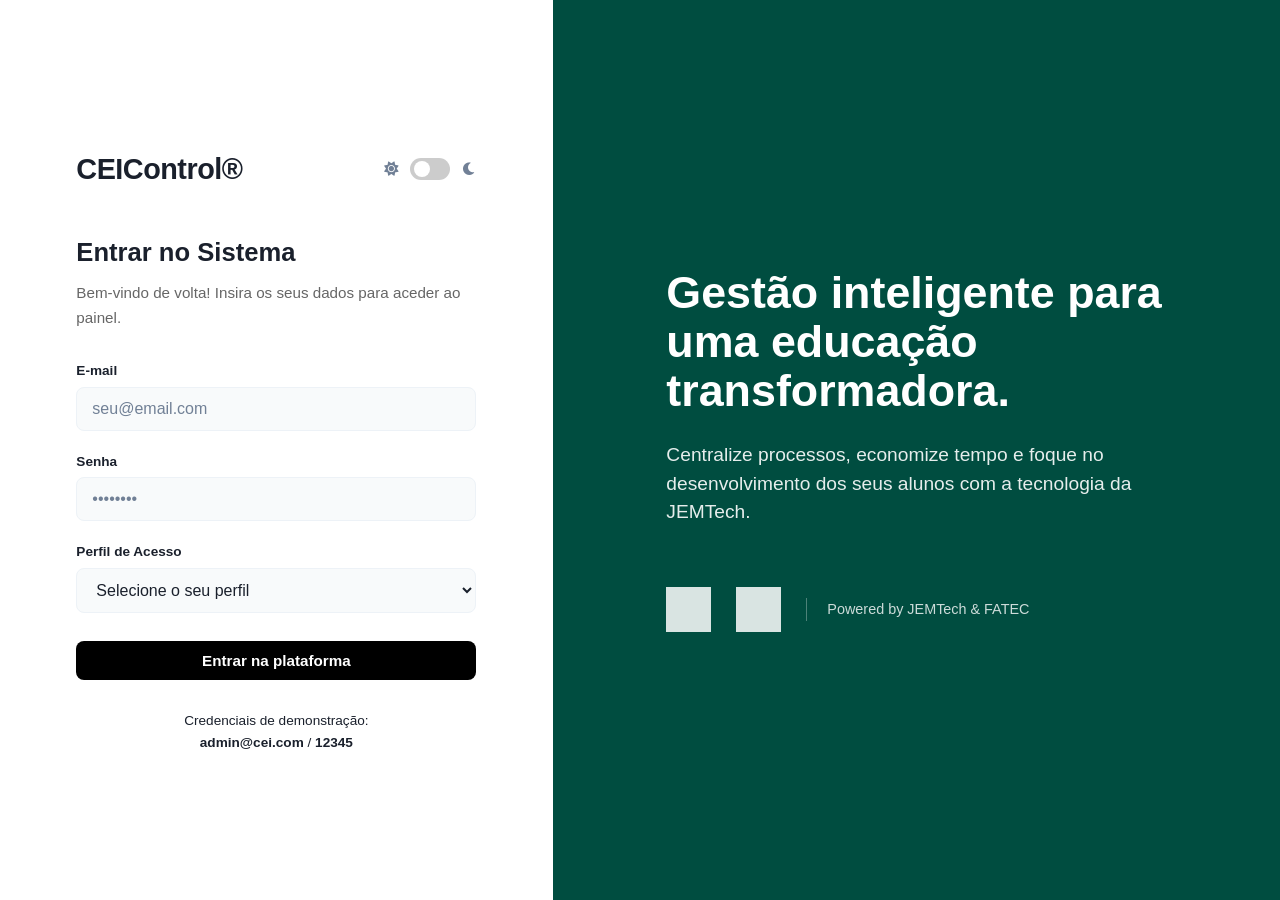
==== login.html @ 9cffa89e "Fix: Removendo conflito de scripts e ajustando login para GitHub Pages" ====
<!DOCTYPE html>
<html lang="pt-BR">
<head>
    <meta charset="UTF-8">
    <meta name="viewport" content="width=device-width, initial-scale=1.0">
    <title>Login - CEIControl</title>
    <link rel="stylesheet" href="style.css">
    <link rel="stylesheet" href="mobile.css">
    <link rel="stylesheet" href="https://cdnjs.cloudflare.com/ajax/libs/font-awesome/6.0.0/css/all.min.css">
    <link rel="icon" type="image/png" href="assests/ceicontrol.png">
    <script defer src="dashboard.js"></script>
</head>
<body class="bg-auth">
    <div class="auth-split-wrapper">
        <div class="auth-side-form">
            <div class="auth-container">
                <header class="auth-header">
                    <div style="display:flex;justify-content:space-between;align-items:center;">
                        <a href="index.html" class="logo-text">CEIControl®</a>
                        <div class="theme-switch-wrapper" style="margin-top:0;border-top:none;padding:0;">
                            <i class="fa-solid fa-sun theme-icon-sm"></i>
                            <label class="theme-switch" for="checkbox">
                                <input type="checkbox" id="checkbox" onclick="toggleDarkMode()"/>
                                <div class="slider round"></div>
                            </label>
                            <i class="fa-solid fa-moon theme-icon-sm"></i>
                        </div>
                    </div>
                </header>
                <main class="auth-card">
                    <h2>Entrar no Sistema</h2>
                    <p class="subtitle">Bem-vindo de volta! Insira os seus dados para aceder ao painel.</p>
                    <div id="erro-login" class="error-msg" style="display:none;">E-mail, senha ou perfil inválidos.</div>
                    <div class="auth-form">
                        <label for="email">E-mail</label>
                        <input type="email" id="email" placeholder="seu@email.com" required>
                        <label for="senha">Senha</label>
                        <input type="password" id="senha" placeholder="••••••••" required>
                        <label for="perfil">Perfil de Acesso</label>
                        <select id="perfil" required>
                            <option value="" disabled selected>Selecione o seu perfil</option>
                            <option value="admin">Gestor Escolar</option>
                            <option value="cliente">Responsável/Pais</option>
                            <option value="usuario">Educador/Professor</option>
                        </select>
                        <button type="button" onclick="fazerLogin()" class="btn-black-full" style="width:100%;margin-top:8px;justify-content:center;">
                            Entrar na plataforma
                        </button>
                    </div>
                    <footer class="auth-footer">
                        <p>Credenciais de demonstração:<br>
                        <strong>admin@cei.com</strong> / <strong>12345</strong></p>
                    </footer>
                </main>
            </div>
        </div>
        <div class="auth-side-visual">
            <div class="visual-content">
                <h2>Gestão inteligente para uma educação transformadora.</h2>
                <p>Centralize processos, economize tempo e foque no desenvolvimento dos seus alunos com a tecnologia da JEMTech.</p>
                <div class="visual-footer">
                    <img src="assests/logo_jemtech.png" alt="Logo JEMTech" class="footer-logo">
                    <img src="assests/logo_fatec.jpg" alt="Logo FATEC" class="footer-logo">
                    <div class="footer-text"><span>Powered by JEMTech & FATEC</span></div>
                </div>
            </div>
        </div>
    </div>
</body>
</html>
---- style.css ----
/* ============================================================
   VARIÁVEIS GLOBAIS — MODO CLARO (PADRÃO)
   ============================================================ */
:root {
    /* Cores do sistema */
    --primary-green: #004d40;
    --light-green: #00a98f;
    --educator-blue: #4a90e2;
    --educator-bg-blue: #ebf4ff;
    --error-red: #dc2626;

    /* Tema claro */
    --bg-body:    #f8fafb;
    --bg-card:    #ffffff;
    --text-main:  #1a202c;
    --text-sub:   #718096;
    --text-muted: #666;
    --border-color: #edf2f7;
    --shadow-sm: 0 4px 6px -1px rgba(0,0,0,0.05);
}

/* ============================================================
   MODO ESCURO — sobrescreve apenas as variáveis de tema
   ============================================================ */
body.dark-mode {
    --bg-body:      #121212;
    --bg-card:      #1e1e1e;
    --text-main:    #e2e8f0;
    --text-sub:     #a0aec0;
    --text-muted:   #a0aec0;
    --border-color: #2d3748;
    --shadow-sm: 0 4px 6px -1px rgba(0,0,0,0.3);
}

/* ============================================================
   RESET E BASE GLOBAL
   ============================================================ */
* {
    margin: 0;
    padding: 0;
    box-sizing: border-box;
    font-family: 'Segoe UI', Roboto, Helvetica, Arial, sans-serif;
}

body {
    background-color: var(--bg-body);
    color: var(--text-main);
    line-height: 1.6;
    scroll-behavior: smooth;
    transition: background-color 0.3s, color 0.3s;
}

.container {
    max-width: 1200px;
    margin: 0 auto;
    padding: 0 40px;
}

/* ============================================================
   HEADER E NAVEGAÇÃO (SITE PÚBLICO)
   ============================================================ */
.navbar {
    background: var(--bg-card);
    padding: 12px 0;
    border-bottom: 1px solid var(--border-color);
    position: sticky;
    top: 0;
    z-index: 1000;
}

.flex-nav {
    display: flex;
    justify-content: space-between;
    align-items: center;
}

.logo-area {
    display: flex;
    align-items: center;
    gap: 12px;
    text-decoration: none !important;
}

.logo-circle {
    width: 45px;
    height: 45px;
    border-radius: 50%;
    overflow: hidden;
    border: 1px solid var(--border-color);
    display: flex;
    align-items: center;
    justify-content: center;
}

.logo-circle img {
    width: 100%;
    height: 100%;
    object-fit: cover;
}

.logo-text {
    font-weight: 800;
    font-size: 1.25rem;
    color: var(--primary-green) !important;
    letter-spacing: -0.5px;
}

.main-nav {
    display: flex;
    align-items: center;
}

.nav-links {
    list-style: none;
    display: flex;
    gap: 25px;
    margin-right: 30px;
}

.nav-links a {
    text-decoration: none;
    color: var(--text-muted);
    font-weight: 500;
    transition: 0.3s;
}

.nav-links a:hover {
    color: var(--primary-green);
}

.nav-auth { display: flex; gap: 10px; }

.btn-cadastre {
    background: var(--light-green);
    color: #fff;
    padding: 8px 18px;
    border-radius: 5px;
    text-decoration: none;
    font-weight: 600;
    font-size: 0.9rem;
}

.btn-login {
    border: 1px solid #444;
    color: #444;
    padding: 8px 18px;
    border-radius: 5px;
    text-decoration: none;
    font-weight: 600;
    font-size: 0.9rem;
}

/* ============================================================
   HOME — HERO E CARROSSEL
   ============================================================ */
.hero-green {
    background: var(--primary-green);
    color: white;
    padding: 80px 0;
    min-height: 550px;
}

.hero-grid {
    display: grid;
    grid-template-columns: 1fr 1fr;
    gap: 50px;
    align-items: center;
}

.hero-text h1 {
    font-size: 2.8rem;
    margin-bottom: 20px;
    min-height: 120px;
}

.hero-text p {
    font-size: 1.15rem;
    margin-bottom: 30px;
    opacity: 0.9;
}

.hero-visual {
    position: relative;
    height: 380px;
    border-radius: 12px;
    overflow: hidden;
    box-shadow: 0 10px 30px rgba(0,0,0,0.3);
}

.c-img {
    width: 100%;
    height: 100%;
    object-fit: cover;
    position: absolute;
    opacity: 0;
    transition: opacity 1s ease-in-out;
}

.c-img.active { opacity: 1; }

.carousel-item {
    display: none;
    animation: fadeIn 0.8s;
}

.carousel-item.active { display: block; }

@keyframes fadeIn {
    from { opacity: 0; }
    to   { opacity: 1; }
}

.btn-black {
    background: #000;
    color: #fff;
    padding: 14px 40px;
    border-radius: 5px;
    text-decoration: none;
    font-weight: bold;
    transition: 0.3s;
    display: inline-block;
    border: none;
    cursor: pointer;
}

.btn-black:hover {
    transform: translateY(-2px);
    box-shadow: 0 5px 15px rgba(0,0,0,0.2);
}

/* ============================================================
   HOME — FUNCIONALIDADES E CONTATO
   ============================================================ */
.features-white { padding: 80px 0; }

.section-title {
    text-align: center;
    margin-bottom: 50px;
    font-size: 2.2rem;
    color: var(--text-main);
}

.features-grid {
    display: grid;
    grid-template-columns: repeat(auto-fit, minmax(240px, 1fr));
    gap: 40px;
}

.feature-item {
    text-align: center;
    padding: 20px;
}

.icon-box {
    font-size: 3rem;
    margin-bottom: 15px;
    display: block;
}

.contact-section {
    padding: 80px 0;
    background: var(--bg-body);
}

.contact-grid {
    display: grid;
    grid-template-columns: 1fr 1fr;
    gap: 60px;
}

.contact-form {
    background: var(--bg-card);
    padding: 30px;
    border-radius: 8px;
    box-shadow: var(--shadow-sm);
}

.contact-form input,
.contact-form textarea {
    width: 100%;
    padding: 12px;
    margin-bottom: 15px;
    border: 1px solid var(--border-color);
    border-radius: 4px;
    background: var(--bg-body);
    color: var(--text-main);
}

/* ============================================================
   PÁGINA SOBRE — MVV E ODS
   ============================================================ */
.about-hero {
    background: var(--primary-green);
    color: white;
    padding: 100px 0;
    text-align: center;
}

.mvv-section { padding: 80px 0; background: var(--bg-card); }

.mvv-grid {
    display: grid;
    grid-template-columns: repeat(auto-fit, minmax(300px, 1fr));
    gap: 30px;
    margin-top: -50px;
}

.mvv-card {
    background: var(--bg-card);
    padding: 40px;
    border-radius: 12px;
    box-shadow: 0 10px 30px rgba(0,0,0,0.1);
    text-align: center;
    border: 1px solid var(--border-color);
}

.mvv-card h3 { color: var(--primary-green); margin-bottom: 10px; }

.ods-section-page { padding: 100px 0; background: var(--bg-body); }

.ods-detailed-grid {
    display: grid;
    grid-template-columns: repeat(auto-fit, minmax(250px, 1fr));
    gap: 30px;
}

.ods-card-item {
    background: var(--bg-card);
    padding: 30px;
    border-radius: 12px;
    display: flex;
    flex-direction: column;
    align-items: center;
    text-align: center;
    box-shadow: 0 4px 20px rgba(0,0,0,0.08);
    border: 1px solid var(--border-color);
}

.ods-img-container {
    width: 120px;
    height: 120px;
    margin-bottom: 20px;
    display: flex;
    align-items: center;
    justify-content: center;
}

.ods-img-container img {
    max-width: 100%;
    max-height: 100%;
    object-fit: contain;
}

/* ============================================================
   TELA DE LOGIN — SPLIT SCREEN
   ============================================================ */
.bg-auth {
    background-color: var(--bg-card);
    min-height: 100vh;
    display: flex;
}

.auth-split-wrapper {
    display: flex;
    width: 100%;
    min-height: 100vh;
}

.auth-side-form {
    flex: 1;
    display: flex;
    align-items: center;
    justify-content: center;
    padding: 40px;
    background-color: var(--bg-card);
}

.auth-container {
    width: 100%;
    max-width: 400px;
}

.auth-header { margin-bottom: 40px; }

.auth-header .logo-text {
    color: #000 !important;
    text-decoration: none !important;
    font-size: 1.8rem;
    font-weight: 800;
    display: block;
}

.auth-card h2 {
    font-size: 1.6rem;
    font-weight: 700;
    color: #000;
    margin-bottom: 8px;
}

.auth-card .subtitle {
    color: var(--text-muted);
    font-size: 0.95rem;
    margin-bottom: 30px;
}

.auth-form { text-align: left; }

.auth-form label {
    display: block;
    font-size: 0.85rem;
    font-weight: 600;
    margin-bottom: 5px;
    color: #333;
}

.auth-form input,
.auth-form select {
    width: 100%;
    padding: 12px 15px;
    border: 1px solid #ddd;
    border-radius: 8px;
    margin-bottom: 20px;
    font-size: 1rem;
    transition: 0.3s ease;
}

.auth-form input:focus,
.auth-form select:focus {
    border-color: var(--light-green);
    box-shadow: 0 0 0 4px rgba(0,169,143,0.1);
    outline: none;
}

.auth-footer {
    margin-top: 30px;
    text-align: center;
    font-size: 0.85rem;
}

.auth-footer a {
    color: var(--text-main);
    font-weight: 600;
}

.divider {
    margin: 25px 0;
    position: relative;
    border-top: 1px solid var(--border-color);
}

.divider span {
    position: absolute;
    top: -10px;
    left: 50%;
    transform: translateX(-50%);
    background: var(--bg-card);
    padding: 0 15px;
    color: #999;
}

.error-msg {
    background-color: #fee2e2;
    color: var(--error-red);
    padding: 12px;
    border-radius: 8px;
    font-size: 0.85rem;
    margin-bottom: 20px;
    border: 1px solid #fecaca;
    text-align: center;
}

.auth-side-visual {
    flex: 1.2;
    background-color: var(--primary-green);
    display: flex;
    align-items: center;
    justify-content: center;
    color: white;
    padding: 80px;
    position: relative;
}

.visual-content { max-width: 500px; }

.visual-content h2 {
    font-size: 2.8rem;
    font-weight: 800;
    line-height: 1.1;
    margin-bottom: 25px;
}

.visual-content p {
    font-size: 1.2rem;
    opacity: 0.9;
    line-height: 1.5;
}

.visual-footer {
    margin-top: 60px;
    display: flex;
    align-items: center;
    gap: 25px;
}

.footer-logo {
    height: 45px;
    width: auto;
    filter: brightness(0) invert(1);
    opacity: 0.85;
    transition: 0.3s;
}

.footer-logo:hover { opacity: 1; }

.footer-text {
    border-left: 1px solid rgba(255,255,255,0.3);
    padding-left: 20px;
    font-size: 0.9rem;
    color: rgba(255,255,255,0.8);
}

/* ============================================================
   FOOTER GERAL
   ============================================================ */
.footer-simple {
    padding: 40px 0;
    text-align: center;
    color: var(--text-muted);
    border-top: 1px solid var(--border-color);
}

/* ============================================================
   ESTRUTURA DO DASHBOARD (LAYOUT SIDEBAR + MAIN)
   ============================================================ */
.dashboard-body {
    background-color: var(--bg-body);
    color: var(--text-main);
}

.dashboard-container {
    display: flex;
    min-height: 100vh;
}

.main-content {
    flex: 1;
    display: flex;
    flex-direction: column;
    overflow: hidden;
}

/* ============================================================
   SIDEBAR
   ============================================================ */
.sidebar {
    width: 260px;
    min-width: 260px;
    background: var(--bg-card);
    border-right: 1px solid var(--border-color);
    display: flex;
    flex-direction: column;
    padding: 25px;
    position: sticky;
    top: 0;
    height: 100vh;
    transition: background 0.3s, border-color 0.3s;
}

.sidebar-logo {
    padding-bottom: 25px;
    margin-bottom: 15px;
    border-bottom: 1px solid var(--border-color);
}

.sidebar-logo .logo-text {
    font-size: 1.2rem;
    font-weight: 800;
    color: var(--primary-green);
    letter-spacing: -0.5px;
}

.nav-category {
    font-size: 0.72rem;
    text-transform: uppercase;
    color: var(--text-sub);
    margin: 22px 0 8px 15px;
    font-weight: 700;
    letter-spacing: 1px;
}

.sidebar-nav a {
    display: flex;
    align-items: center;
    gap: 12px;
    padding: 11px 18px;
    text-decoration: none;
    color: var(--text-main);
    border-radius: 10px;
    font-size: 0.93rem;
    margin-bottom: 3px;
    transition: background 0.2s, color 0.2s;
}

.sidebar-nav a:hover,
.sidebar-nav a.active {
    background: #e6f4f1;
    color: var(--primary-green);
    font-weight: 600;
}

body.dark-mode .sidebar-nav a:hover,
body.dark-mode .sidebar-nav a.active {
    background: #1a2e2a;
    color: #4fd1c5;
}

.logout-link:hover {
    background: #fff0f0 !important;
    color: #e53e3e !important;
}

body.dark-mode .logout-link:hover {
    background: #2d1515 !important;
    color: #fc8181 !important;
}

/* --- SWITCH DE DARK MODE --- */
.theme-switch-wrapper {
    display: flex;
    align-items: center;
    justify-content: center;
    gap: 12px;
    padding: 18px 10px;
    margin-top: auto;
    border-top: 1px solid var(--border-color);
}

.theme-icon-sm {
    color: var(--text-sub);
    font-size: 0.9rem;
}

.theme-switch {
    display: inline-block;
    height: 22px;
    position: relative;
    width: 40px;
}

.theme-switch input { display: none; }

.slider {
    background-color: #ccc;
    bottom: 0; cursor: pointer;
    left: 0; position: absolute;
    right: 0; top: 0;
    transition: 0.4s;
    border-radius: 34px;
}

.slider:before {
    background-color: #fff;
    bottom: 3px;
    content: "";
    height: 16px;
    left: 4px;
    position: absolute;
    transition: 0.4s;
    width: 16px;
    border-radius: 50%;
}

input:checked + .slider { background-color: var(--primary-green); }
input:checked + .slider:before { transform: translateX(18px); }

/* ============================================================
   HEADER DO DASHBOARD
   ============================================================ */
.dash-header {
    display: flex;
    justify-content: space-between;
    align-items: center;
    padding: 20px 40px;
    background: var(--bg-card);
    border-bottom: 1px solid var(--border-color);
    flex-wrap: wrap;
    gap: 15px;
}

.header-welcome h1 {
    font-size: 1.4rem;
    color: var(--text-main);
    font-weight: 700;
}

.header-welcome p {
    font-size: 0.9rem;
    color: var(--text-sub);
}

.header-profile img {
    width: 45px;
    height: 45px;
    border-radius: 50%;
    border: 2px solid var(--primary-green);
}

/* ============================================================
   WRAPPER DE CONTEÚDO
   ============================================================ */
.content-wrapper {
    padding: 40px;
}

.welcome-banner { margin-bottom: 30px; }

/* ============================================================
   CARDS DO PAINEL ADMINISTRATIVO
   ============================================================ */
.grid-funcionalidades {
    display: grid;
    grid-template-columns: repeat(auto-fit, minmax(300px, 1fr));
    gap: 25px;
    padding-bottom: 30px;
}

.admin-card {
    background: var(--bg-card);
    border-radius: 16px;
    padding: 28px;
    display: flex;
    gap: 20px;
    box-shadow: var(--shadow-sm);
    border: 1px solid var(--border-color);
    transition: all 0.3s ease;
}

.admin-card:hover {
    transform: translateY(-5px);
    box-shadow: 0 12px 20px -5px rgba(0,0,0,0.1);
    border-color: var(--light-green);
}

.admin-card.full-width {
    grid-column: 1 / -1;
}

.card-icon {
    font-size: 1.8rem;
    color: var(--primary-green);
    background: #e6f4f1;
    width: 65px;
    height: 65px;
    min-width: 65px;
    display: flex;
    align-items: center;
    justify-content: center;
    border-radius: 14px;
    flex-shrink: 0;
}

body.dark-mode .card-icon {
    background: #1a2e2a;
}

.card-info {
    display: flex;
    flex-direction: column;
    justify-content: center;
    flex: 1;
}

.card-info h3 {
    font-size: 1.1rem;
    color: var(--text-main);
    margin-bottom: 5px;
    font-weight: 700;
}

.card-info p {
    font-size: 0.9rem;
    color: var(--text-sub);
    margin-bottom: 18px;
}

.card-actions {
    display: flex;
    gap: 10px;
    flex-wrap: wrap;
}

/* ============================================================
   BOTÕES
   ============================================================ */
.btn-black-full {
    background: #000;
    color: #fff !important;
    padding: 11px 24px;
    border: none;
    border-radius: 8px;
    font-weight: 700;
    font-size: 0.95rem;
    cursor: pointer;
    transition: background 0.3s;
    text-decoration: none !important;
    display: inline-flex;
    align-items: center;
    gap: 8px;
    white-space: nowrap;
}

.btn-black-full:hover { background: #333; }

.btn-sm {
    padding: 9px 20px;
    font-size: 0.85rem;
    text-decoration: none !important;
    border-radius: 8px;
    font-weight: 600;
    transition: 0.2s;
    display: inline-flex;
    align-items: center;
    gap: 6px;
    border: none;
    cursor: pointer;
    background: var(--bg-body);
    color: var(--text-main) !important;
    border: 1px solid var(--border-color);
}

.btn-sm.primary {
    background: #000;
    color: #fff !important;
    border-color: #000;
}

.btn-sm.primary:hover { background: #333; border-color: #333; }
.btn-sm.secondary { background: var(--bg-body); }
.btn-sm:not(.primary):hover { background: var(--border-color); }

/* ============================================================
   TABELAS DE LISTAGEM
   ============================================================ */
.table-container {
    background: var(--bg-card);
    border-radius: 16px;
    padding: 20px;
    box-shadow: var(--shadow-sm);
    border: 1px solid var(--border-color);
    overflow-x: auto;
}

.custom-table {
    width: 100%;
    border-collapse: collapse;
    text-align: left;
}

.custom-table thead tr {
    border-bottom: 2px solid var(--border-color);
}

.custom-table th {
    padding: 14px 15px;
    color: var(--text-sub);
    font-size: 0.8rem;
    text-transform: uppercase;
    letter-spacing: 0.5px;
    font-weight: 700;
}

.custom-table td {
    padding: 14px 15px;
    border-bottom: 1px solid var(--border-color);
    color: var(--text-main);
    font-size: 0.93rem;
}

.custom-table tbody tr:hover {
    background-color: var(--bg-body);
}

.actions-cell {
    text-align: center;
    vertical-align: middle;
    white-space: nowrap;
}

.actions-cell a {
    display: inline-flex;
    align-items: center;
    margin: 0 8px;
}

.edit-btn   { color: #4a90e2; font-size: 1.1rem; transition: 0.2s; }
.delete-btn { color: #e53e3e; font-size: 1.1rem; transition: 0.2s; }
.edit-btn:hover   { transform: scale(1.2); color: #2b6cb0; }
.delete-btn:hover { transform: scale(1.2); color: #c53030; }

/* ============================================================
   BADGES DE PERFIL E AGENDA
   ============================================================ */
.badge {
    padding: 4px 12px;
    border-radius: 20px;
    font-size: 0.75rem;
    font-weight: 700;
    display: inline-block;
}

.badge-admin   { background: #e6f4f1; color: var(--primary-green); }
.badge-cliente { background: #fff0f0; color: #e53e3e; }
.badge-usuario { background: #ebf4ff; color: #4a90e2; }

.badge-agenda {
    background: #e6f4f1;
    color: var(--primary-green);
    padding: 4px 12px;
    border-radius: 20px;
    font-size: 0.75rem;
    font-weight: 700;
    display: inline-block;
}

/* ============================================================
   ALERTAS / NOTIFICAÇÕES
   ============================================================ */
.alert-success,
.alert-danger {
    display: flex;
    align-items: center;
    gap: 10px;
    padding: 12px 18px;
    border-radius: 10px;
    font-size: 0.9rem;
    font-weight: 500;
    margin-bottom: 20px;
    width: 100%;
    border-left: 4px solid;
}

.alert-success {
    background: #f0fdf4;
    color: #276749;
    border-color: var(--primary-green);
}

.alert-danger {
    background: #fff5f5;
    color: #c53030;
    border-color: #e53e3e;
}

.alert-success button,
.alert-danger button {
    margin-left: auto;
    background: none;
    border: none;
    font-size: 1.1rem;
    cursor: pointer;
    color: inherit;
    opacity: 0.6;
}

/* ============================================================
   FORMULÁRIOS — SISTEMA UNIFICADO
   (Funciona igual em editar_evento.php E em editar_usuario.php)
   ============================================================ */

/* Wrapper que centraliza o card de formulário */
.content-wrapper-centered {
    display: flex;
    justify-content: center;
    align-items: flex-start;
    padding: 40px 20px;
}

/* O card do formulário em si */
.form-card-centered {
    background: var(--bg-card);
    width: 100%;
    max-width: 620px;
    padding: 40px;
    border-radius: 16px;
    border: 1px solid var(--border-color);
    box-shadow: var(--shadow-sm);
}

/* Grupo de campo (label + input) */
.form-group {
    margin-bottom: 22px;
    display: flex;
    flex-direction: column;
    gap: 8px;
}

/* Label de qualquer formulário interno */
.form-group label,
.custom-form label {
    display: block;
    font-weight: 700;
    color: var(--text-main);
    font-size: 0.88rem;
}

/* Todos os inputs, selects e textareas dos formulários internos */
.custom-form input,
.custom-form textarea,
.custom-form select,
.form-control {
    width: 100%;
    padding: 12px 15px;
    border-radius: 10px;
    border: 1px solid var(--border-color);
    background: var(--bg-body);
    color: var(--text-main);
    font-size: 0.97rem;
    font-family: inherit;
    transition: border-color 0.25s, box-shadow 0.25s;
    appearance: auto;
}

.custom-form input:focus,
.custom-form textarea:focus,
.custom-form select:focus,
.form-control:focus {
    border-color: var(--light-green);
    outline: none;
    box-shadow: 0 0 0 3px rgba(0,169,143,0.12);
}

/* Grid de dois campos lado a lado */
.form-grid {
    display: grid;
    grid-template-columns: 1fr 1fr;
    gap: 18px;
}

/* Rodapé do formulário com botões */
.form-actions {
    margin-top: 28px;
    display: flex;
    gap: 12px;
    border-top: 1px solid var(--border-color);
    padding-top: 20px;
    flex-wrap: wrap;
}

/* Botão principal do formulário (Salvar / Finalizar) */
.btn-finalizar {
    width: 100%;
    padding: 14px;
    background: #000;
    color: #fff;
    border: none;
    border-radius: 10px;
    font-weight: 700;
    font-size: 1rem;
    cursor: pointer;
    transition: background 0.3s, transform 0.2s;
    margin-top: 8px;
    display: flex;
    align-items: center;
    justify-content: center;
    gap: 8px;
}

.btn-finalizar:hover {
    background: #333;
    transform: translateY(-2px);
}

/* ============================================================
   CARDS DO PAINEL CLIENTE
   ============================================================ */
.client-card {
    background: var(--bg-card);
    border-radius: 16px;
    padding: 28px;
    display: flex;
    gap: 20px;
    box-shadow: var(--shadow-sm);
    border: 1px solid var(--border-color);
    transition: all 0.3s ease;
}

.client-card:hover {
    transform: translateY(-4px);
    box-shadow: 0 10px 15px -3px rgba(0,0,0,0.1);
    border-color: var(--light-green);
}

.client-icon {
    font-size: 1.8rem;
    color: var(--light-green);
    background: #e6f4f1;
    width: 65px;
    height: 65px;
    min-width: 65px;
    display: flex;
    align-items: center;
    justify-content: center;
    border-radius: 14px;
}

.btn-client-primary {
    background-color: var(--light-green);
    color: white;
    padding: 10px 20px;
    border-radius: 8px;
    text-decoration: none;
    font-weight: 600;
    font-size: 0.85rem;
    display: inline-block;
    transition: 0.3s;
}

.btn-client-primary:hover {
    background-color: var(--primary-green);
    transform: scale(1.02);
}

/* ============================================================
   EDUCADOR (PROFESSOR)
   ============================================================ */
.educator-card-icon {
    font-size: 1.8rem;
    color: var(--educator-blue);
    background: var(--educator-bg-blue);
    width: 65px;
    height: 65px;
    min-width: 65px;
    display: flex;
    align-items: center;
    justify-content: center;
    border-radius: 14px;
    transition: 0.3s ease;
}

.btn-educator {
    background-color: var(--educator-blue);
    color: white !important;
}

.btn-educator:hover { background-color: #357abd; }

.full-width-card {
    grid-column: 1 / -1;
    background: var(--bg-card);
    border: 1px solid var(--border-color);
}

/* ============================================================
   CORREÇÕES DARK MODE — PÁGINAS PÚBLICAS E LOGIN
   ============================================================ */
.auth-card h2 {
    color: var(--text-main);
}

.auth-header .logo-text {
    color: var(--text-main) !important;
}

.auth-form label {
    color: var(--text-main);
}

.auth-form input,
.auth-form select {
    border: 1px solid var(--border-color);
    background: var(--bg-body);
    color: var(--text-main);
}

.btn-login {
    border: 1px solid var(--border-color);
    color: var(--text-main);
}
/* ============================================================
   CORREÇÕES DARK MODE — INPUTS LOGIN E BOTÃO NAVBAR
   ============================================================ */

/* Inputs e select do login */
.auth-form input,
.auth-form select {
    background: var(--bg-body);
    color: var(--text-main);
    border: 1px solid var(--border-color);
}

/* Placeholder dos inputs */
.auth-form input::placeholder {
    color: var(--text-sub);
}

/* Opções do select */
.auth-form select option {
    background: var(--bg-card);
    color: var(--text-main);
}

/* Botão Login no navbar */
.btn-login {
    border: 1px solid var(--border-color);
    color: var(--text-main);
    background: transparent;
}

/* Switch no navbar — alinha melhor com os botões */
.nav-auth .theme-switch-wrapper {
    border-top: none;
    margin-top: 0;
    padding: 0;
}
---- mobile.css ----
/* ============================================================
   MOBILE.CSS — CEIControl
   Responsividade para dispositivos móveis e tablets
   ============================================================ */

/* --- TOPBAR MOBILE (hamburguer) --- */
.mobile-topbar {
    display: none;
    position: fixed;
    top: 0;
    left: 0;
    right: 0;
    z-index: 1000;
    background: var(--bg-card);
    border-bottom: 1px solid var(--border-color);
    padding: 14px 20px;
    align-items: center;
    justify-content: space-between;
}

.mobile-topbar .logo-text {
    font-size: 1.1rem;
    font-weight: 800;
    color: var(--primary-green) !important;
}

.hamburger-btn {
    background: none;
    border: none;
    font-size: 1.4rem;
    color: var(--text-main);
    cursor: pointer;
    padding: 4px 8px;
    line-height: 1;
}

.sidebar-close-btn {
    display: none;
    background: none;
    border: none;
    font-size: 1.3rem;
    color: var(--text-main);
    cursor: pointer;
    margin-left: auto;
    padding: 4px;
}

/* --- OVERLAY escuro ao abrir sidebar --- */
.sidebar-overlay {
    display: none;
    position: fixed;
    inset: 0;
    background: rgba(0, 0, 0, 0.5);
    z-index: 998;
}

.sidebar-overlay.active {
    display: block;
}

/* ============================================================
   TABLET — 769px até 1024px
   ============================================================ */
@media (max-width: 1024px) and (min-width: 769px) {
    .sidebar {
        width: 200px;
        min-width: 200px;
        padding: 18px;
    }

    .content-wrapper {
        padding: 24px;
    }

    .dash-header {
        padding: 15px 24px;
    }

    /* Chat: esconde painel de perfil lateral */
    .chat-profile-info {
        display: none;
    }

    .chat-container {
        margin: 12px;
    }

    /* Grid de cards em 2 colunas */
    .grid-funcionalidades {
        grid-template-columns: repeat(2, 1fr);
    }
}

/* ============================================================
   MOBILE — até 768px
   ============================================================ */
@media (max-width: 768px) {

    /* --- TOPBAR VISÍVEL --- */
    .mobile-topbar {
        display: flex;
    }

    /* --- SIDEBAR VIRA DRAWER LATERAL --- */
    .sidebar {
        position: fixed !important;
        top: 0;
        left: -280px;
        width: 260px !important;
        min-width: 260px !important;
        height: 100vh !important;
        z-index: 999;
        transition: left 0.3s ease;
        overflow-y: auto;
        box-shadow: 4px 0 20px rgba(0,0,0,0.2);
    }

    .sidebar.open {
        left: 0;
    }

    .sidebar-close-btn {
        display: block;
    }

    .sidebar-logo {
        display: flex;
        align-items: center;
        justify-content: space-between;
    }

    /* --- DASHBOARD CONTAINER --- */
    .dashboard-container {
        flex-direction: column;
    }

    /* Main content com espaço pro topbar fixo */
    .main-content {
        margin-top: 56px;
        width: 100%;
        overflow-x: hidden;
    }

    /* --- HEADER DO DASHBOARD --- */
    .dash-header {
        padding: 14px 16px;
        flex-direction: column;
        align-items: flex-start;
        gap: 12px;
    }

    .dash-header .btn-black-full,
    .dash-header .btn-sm,
    .dash-header > a {
        width: 100%;
        justify-content: center;
        text-align: center;
    }

    .dash-header > div[style*="flex"] {
        width: 100%;
        flex-direction: column;
    }

    /* --- CONTENT WRAPPER --- */
    .content-wrapper {
        padding: 16px;
    }

    .content-wrapper-centered {
        padding: 16px;
    }

    /* --- CARDS DO PAINEL ADMIN --- */
    .grid-funcionalidades {
        grid-template-columns: 1fr;
        gap: 14px;
    }

    .admin-card {
        flex-direction: row;
        gap: 14px;
        padding: 18px;
    }

    .card-icon {
        width: 50px;
        height: 50px;
        min-width: 50px;
        font-size: 1.4rem;
        border-radius: 10px;
    }

    .card-info p {
        margin-bottom: 12px;
        font-size: 0.85rem;
    }

    .card-actions {
        flex-direction: row;
        flex-wrap: wrap;
        gap: 8px;
    }

    .card-actions a {
        flex: 1;
        min-width: 100px;
        justify-content: center;
        font-size: 0.8rem;
        padding: 8px 10px;
    }

    /* --- TABELAS --- */
    .table-container {
        border-radius: 12px;
        padding: 0;
        overflow-x: auto;
        -webkit-overflow-scrolling: touch;
    }

    .full-width-card {
        overflow-x: auto;
        -webkit-overflow-scrolling: touch;
        border-radius: 12px;
    }

    .custom-table {
        min-width: 480px;
        font-size: 0.85rem;
    }

    .custom-table th,
    .custom-table td {
        padding: 10px 12px;
    }

    /* --- FORMULÁRIOS --- */
    .form-grid {
        grid-template-columns: 1fr;
        gap: 0;
    }

    .form-card-centered {
        padding: 20px 16px;
        border-radius: 12px;
    }

    .admin-card[style*="max-width"] {
        max-width: 100% !important;
        margin: 0 !important;
    }

    /* --- BOTÕES DE AÇÃO --- */
    .btn-black-full {
        font-size: 0.9rem;
        padding: 10px 18px;
    }

    /* ============================================================
       LANDING PAGE — Mobile
       ============================================================ */

    /* Navbar */
    .navbar {
        padding: 10px 0;
    }

    .container {
        padding: 0 16px;
    }

    .flex-nav {
        flex-wrap: nowrap;
        gap: 8px;
    }

    .nav-links {
        display: none;
    }

    .logo-area span {
        font-size: 1rem;
    }

    .nav-auth {
        gap: 6px;
    }

    .btn-cadastre,
    .btn-login {
        padding: 6px 12px;
        font-size: 0.8rem;
    }

    /* Hero */
    .hero-green {
        padding: 36px 0 40px;
        min-height: auto;
    }

    .hero-grid {
        grid-template-columns: 1fr;
        gap: 24px;
    }

    .hero-text h1 {
        font-size: 1.8rem;
        min-height: auto;
        margin-bottom: 12px;
    }

    .hero-text p {
        font-size: 1rem;
        margin-bottom: 20px;
    }

    .hero-visual {
        height: 200px;
        border-radius: 8px;
    }

    /* Funcionalidades */
    .features-white {
        padding: 40px 0;
    }

    .section-title {
        font-size: 1.6rem;
        margin-bottom: 30px;
    }

    .features-grid {
        grid-template-columns: 1fr 1fr;
        gap: 20px;
    }

    /* Contato */
    .contact-section {
        padding: 40px 0;
    }

    .contact-grid {
        grid-template-columns: 1fr;
        gap: 30px;
    }

    /* Sobre */
    .about-hero {
        padding: 60px 0;
    }

    .mvv-grid {
        grid-template-columns: 1fr;
        margin-top: 20px;
    }

    .ods-detailed-grid {
        grid-template-columns: 1fr 1fr;
        gap: 16px;
    }

    /* ============================================================
       LOGIN — Mobile
       ============================================================ */
    .auth-side-visual {
        display: none;
    }

    .auth-side-form {
        padding: 30px 20px;
        align-items: flex-start;
    }

    .auth-container {
        max-width: 100%;
    }

    .auth-card h2 {
        font-size: 1.4rem;
    }

    /* ============================================================
       CHAT — Mobile
       ============================================================ */
    .chat-container {
        flex-direction: column;
        height: auto;
        min-height: calc(100vh - 56px);
        margin: 0;
        border-radius: 0;
        box-shadow: none;
    }

    .chat-sidebar {
        width: 100% !important;
        border-right: none;
        border-bottom: 1px solid var(--border-color);
        max-height: 200px;
        overflow-y: auto;
    }

    .chat-search h3 {
        font-size: 1rem;
        margin-bottom: 10px;
    }

    .chat-window {
        flex: 1;
        min-height: 50vh;
    }

    .chat-messages {
        padding: 16px;
        gap: 10px;
    }

    .chat-profile-info {
        display: none;
    }

    .chat-input-area {
        padding: 12px 16px;
    }

    .chat-main {
        padding: 0 !important;
    }

    .message {
        max-width: 85%;
        font-size: 0.9rem;
    }
}

/* ============================================================
   MOBILE PEQUENO — até 400px
   ============================================================ */
@media (max-width: 400px) {
    .hero-text h1 {
        font-size: 1.5rem;
    }

    .features-grid {
        grid-template-columns: 1fr;
    }

    .ods-detailed-grid {
        grid-template-columns: 1fr;
    }

    .card-actions {
        flex-direction: column;
    }

    .card-actions a {
        width: 100%;
    }
}
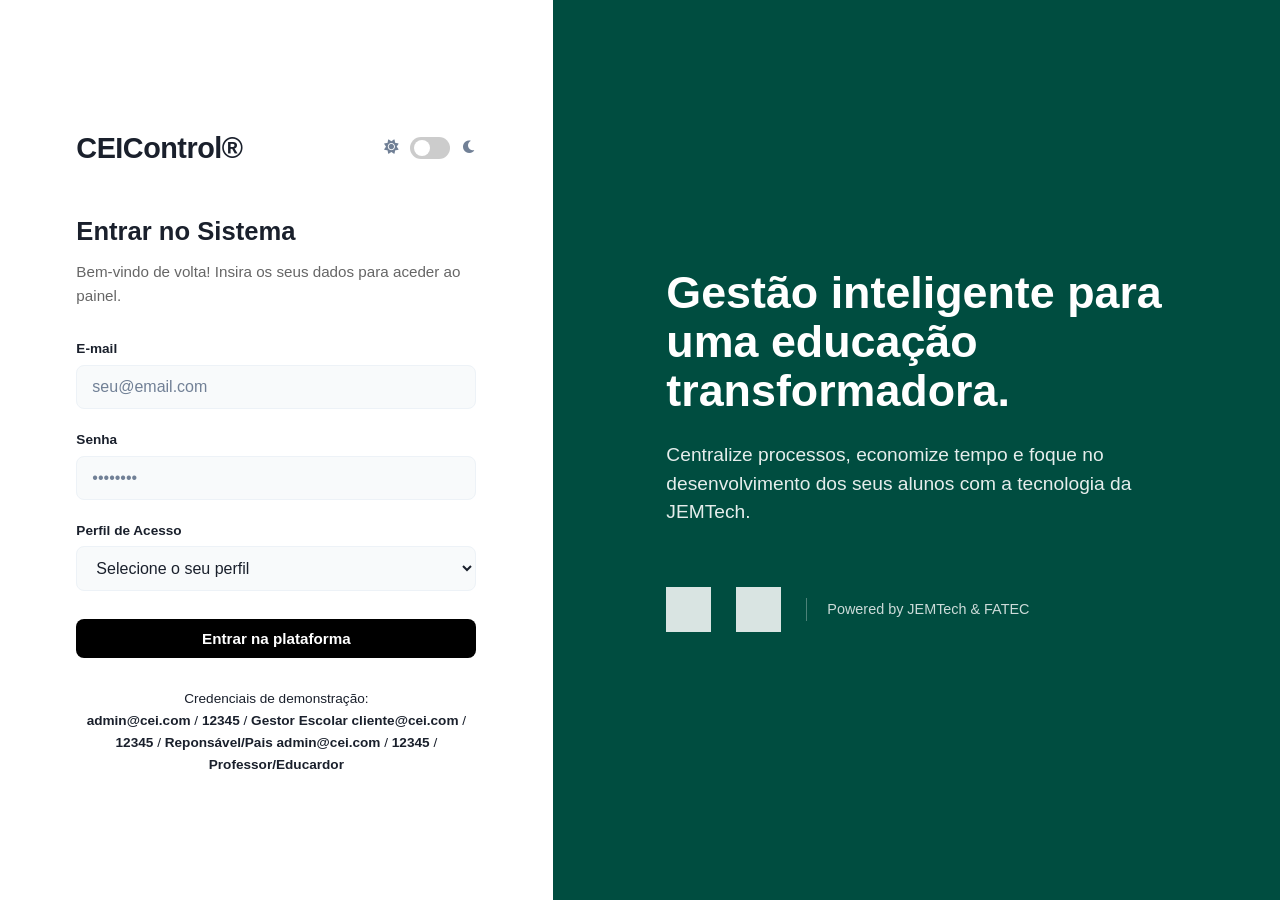
==== commit d6308951: "Pequena alteração referente as credenciais de demonstração" ====
--- a/login.html
+++ b/login.html
@@ -49,7 +49,10 @@
                     </div>
                     <footer class="auth-footer">
                         <p>Credenciais de demonstração:<br>
-                        <strong>admin@cei.com</strong> / <strong>12345</strong></p>
+                        <strong>admin@cei.com</strong> / <strong>12345</strong> / <strong>Gestor Escolar</strong>
+                        <strong>cliente@cei.com</strong> / <strong>12345</strong> / <strong>Reponsável/Pais</strong>
+                        <strong>admin@cei.com</strong> / <strong>12345</strong> / <strong>Professor/Educardor</strong>
+                        </p>
                     </footer>
                 </main>
             </div>
@@ -67,4 +70,4 @@
         </div>
     </div>
 </body>
-</html>+</html>
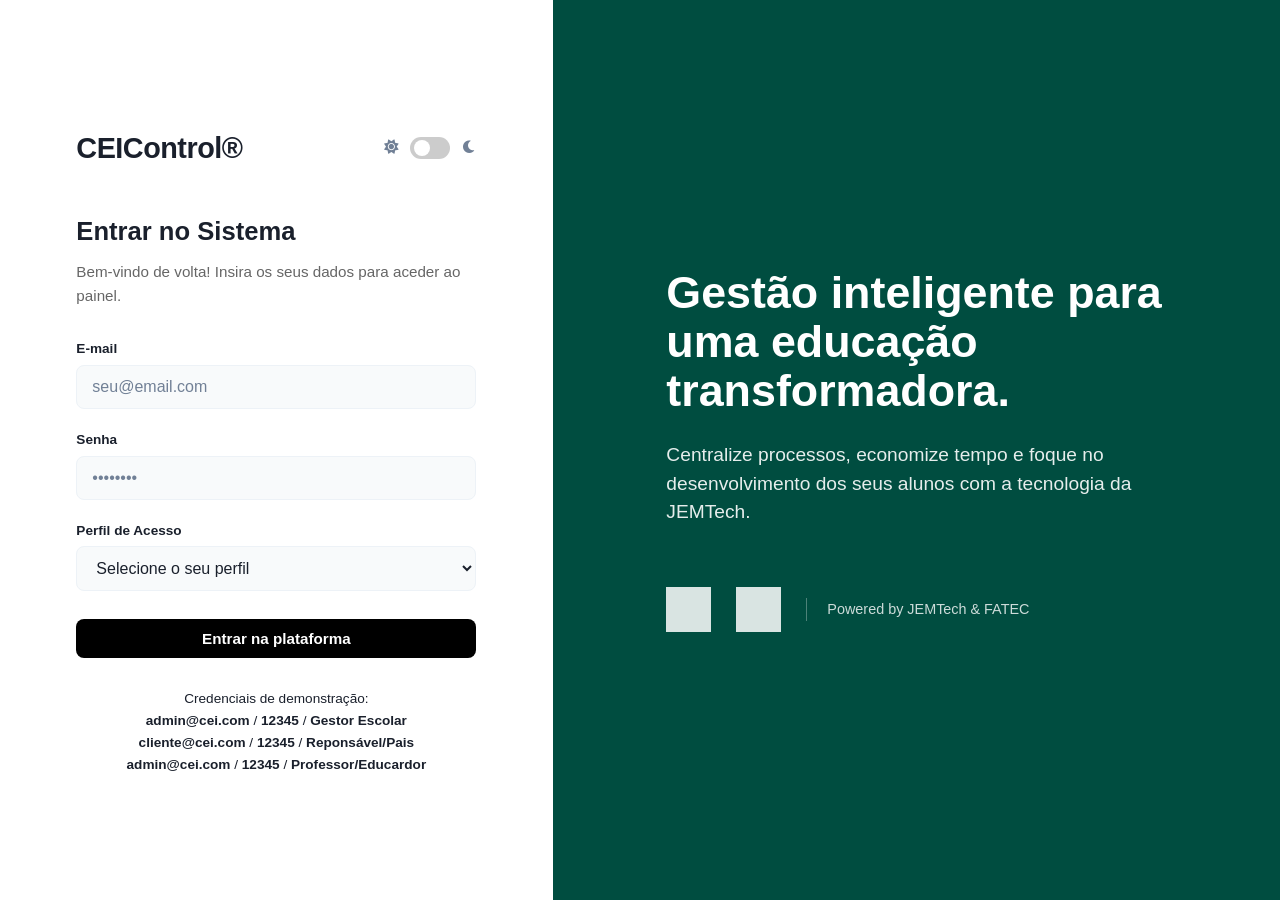
==== commit 42c5c834: "Fix" ====
--- a/login.html
+++ b/login.html
@@ -49,9 +49,9 @@
                     </div>
                     <footer class="auth-footer">
                         <p>Credenciais de demonstração:<br>
-                        <strong>admin@cei.com</strong> / <strong>12345</strong> / <strong>Gestor Escolar</strong>
-                        <strong>cliente@cei.com</strong> / <strong>12345</strong> / <strong>Reponsável/Pais</strong>
-                        <strong>admin@cei.com</strong> / <strong>12345</strong> / <strong>Professor/Educardor</strong>
+                        <strong>admin@cei.com</strong> / <strong>12345</strong> / <strong>Gestor Escolar</strong><br>
+                        <strong>cliente@cei.com</strong> / <strong>12345</strong> / <strong>Reponsável/Pais</strong><br>
+                        <strong>admin@cei.com</strong> / <strong>12345</strong> / <strong>Professor/Educardor</strong><br>
                         </p>
                     </footer>
                 </main>
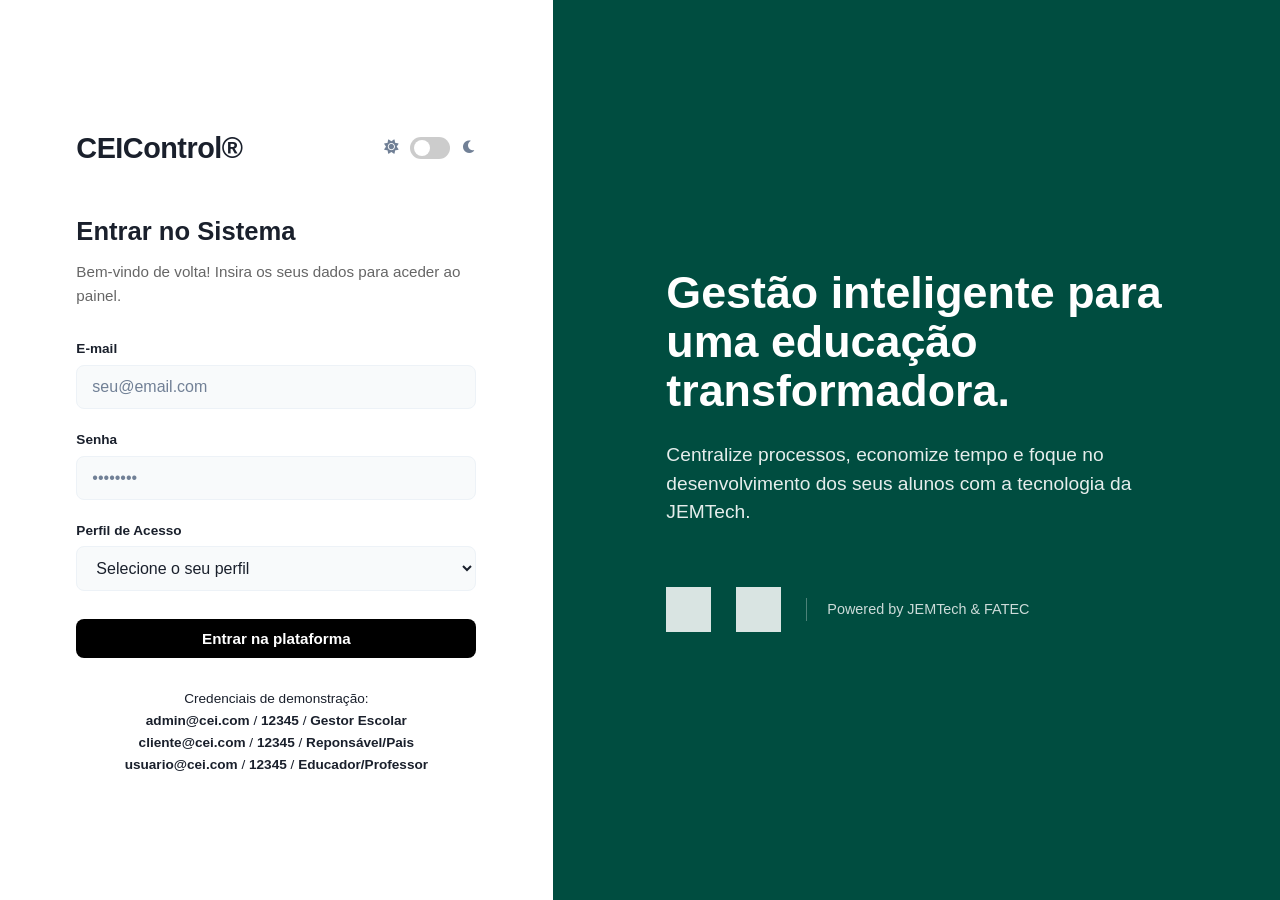
==== commit 09de8c22: "Fix" ====
--- a/login.html
+++ b/login.html
@@ -51,7 +51,7 @@
                         <p>Credenciais de demonstração:<br>
                         <strong>admin@cei.com</strong> / <strong>12345</strong> / <strong>Gestor Escolar</strong><br>
                         <strong>cliente@cei.com</strong> / <strong>12345</strong> / <strong>Reponsável/Pais</strong><br>
-                        <strong>admin@cei.com</strong> / <strong>12345</strong> / <strong>Professor/Educardor</strong><br>
+                        <strong>usuario@cei.com</strong> / <strong>12345</strong> / <strong>Educador/Professor</strong><br>
                         </p>
                     </footer>
                 </main>
